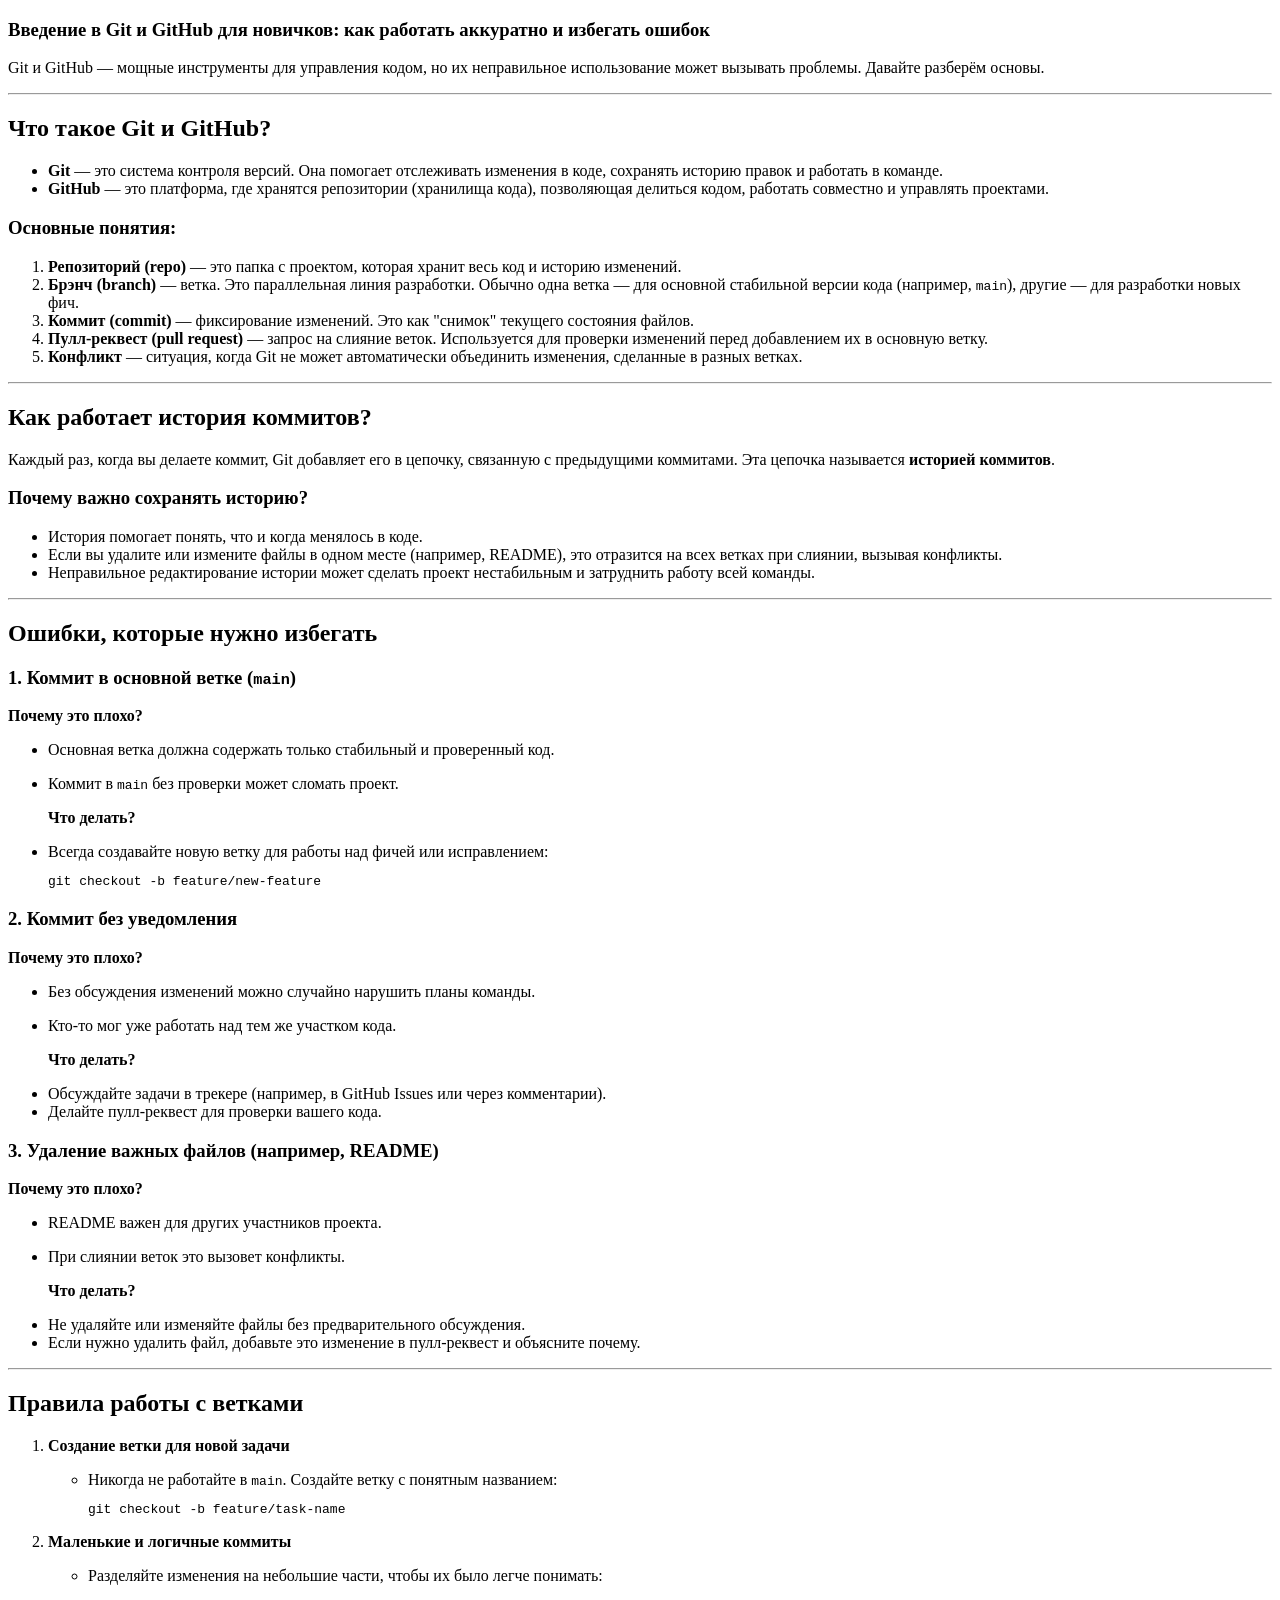
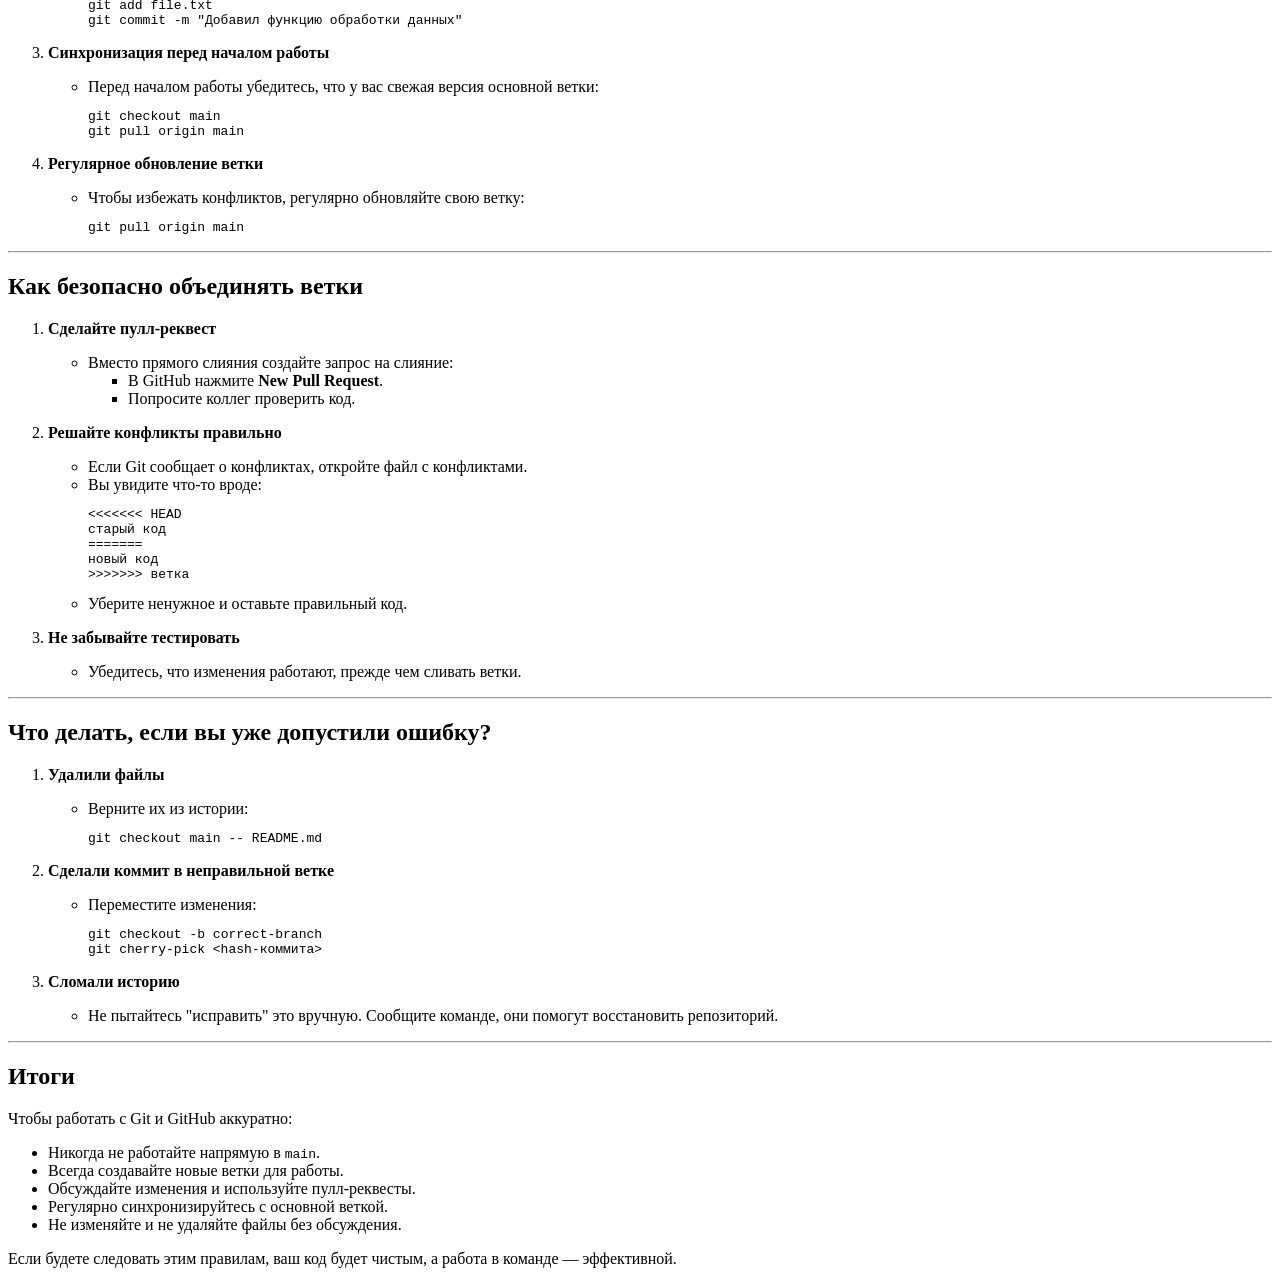
==== index.html @ 0481e859 "Add files via upload" ====
<!DOCTYPE HTML>
<html>
<head>
<meta charset="UTF-8">
</head>
<body>
<h3 id="-git-github-">Введение в Git и GitHub для новичков: как работать аккуратно и избегать ошибок</h3>
<p>Git и GitHub — мощные инструменты для управления кодом, но их неправильное использование может вызывать проблемы. Давайте разберём основы.</p>
<hr>
<h2 id="-git-github-"><strong>Что такое Git и GitHub?</strong></h2>
<ul>
<li><strong>Git</strong> — это система контроля версий. Она помогает отслеживать изменения в коде, сохранять историю правок и работать в команде.</li>
<li><strong>GitHub</strong> — это платформа, где хранятся репозитории (хранилища кода), позволяющая делиться кодом, работать совместно и управлять проектами.</li>
</ul>
<h3 id="-">Основные понятия:</h3>
<ol>
<li><strong>Репозиторий (repo)</strong> — это папка с проектом, которая хранит весь код и историю изменений.</li>
<li><strong>Брэнч (branch)</strong> — ветка. Это параллельная линия разработки. Обычно одна ветка — для основной стабильной версии кода (например, <code>main</code>), другие — для разработки новых фич.</li>
<li><strong>Коммит (commit)</strong> — фиксирование изменений. Это как &quot;снимок&quot; текущего состояния файлов.</li>
<li><strong>Пулл-реквест (pull request)</strong> — запрос на слияние веток. Используется для проверки изменений перед добавлением их в основную ветку.</li>
<li><strong>Конфликт</strong> — ситуация, когда Git не может автоматически объединить изменения, сделанные в разных ветках.</li>
</ol>
<hr>
<h2 id="-"><strong>Как работает история коммитов?</strong></h2>
<p>Каждый раз, когда вы делаете коммит, Git добавляет его в цепочку, связанную с предыдущими коммитами. Эта цепочка называется <strong>историей коммитов</strong>.</p>
<h3 id="-">Почему важно сохранять историю?</h3>
<ul>
<li>История помогает понять, что и когда менялось в коде.</li>
<li>Если вы удалите или измените файлы в одном месте (например, README), это отразится на всех ветках при слиянии, вызывая конфликты.</li>
<li>Неправильное редактирование истории может сделать проект нестабильным и затруднить работу всей команды.</li>
</ul>
<hr>
<h2 id="-"><strong>Ошибки, которые нужно избегать</strong></h2>
<h3 id="1-main-">1. <strong>Коммит в основной ветке (<code>main</code>)</strong></h3>
<p>   <strong>Почему это плохо?</strong></p>
<ul>
<li>Основная ветка должна содержать только стабильный и проверенный код.</li>
<li><p>Коммит в <code>main</code> без проверки может сломать проект.</p>
<p><strong>Что делать?</strong></p>
</li>
<li>Всегда создавайте новую ветку для работы над фичей или исправлением:<pre><code class="lang-bash">git checkout -b <span class="hljs-built_in">feature</span>/<span class="hljs-built_in">new</span>-<span class="hljs-built_in">feature</span>
</code></pre>
</li>
</ul>
<h3 id="2-">2. <strong>Коммит без уведомления</strong></h3>
<p>   <strong>Почему это плохо?</strong></p>
<ul>
<li>Без обсуждения изменений можно случайно нарушить планы команды.</li>
<li><p>Кто-то мог уже работать над тем же участком кода.</p>
<p><strong>Что делать?</strong></p>
</li>
<li>Обсуждайте задачи в трекере (например, в GitHub Issues или через комментарии).</li>
<li>Делайте пулл-реквест для проверки вашего кода.</li>
</ul>
<h3 id="3-readme-">3. <strong>Удаление важных файлов (например, README)</strong></h3>
<p>   <strong>Почему это плохо?</strong></p>
<ul>
<li>README важен для других участников проекта.</li>
<li><p>При слиянии веток это вызовет конфликты.</p>
<p><strong>Что делать?</strong></p>
</li>
<li>Не удаляйте или изменяйте файлы без предварительного обсуждения.</li>
<li>Если нужно удалить файл, добавьте это изменение в пулл-реквест и объясните почему.</li>
</ul>
<hr>
<h2 id="-"><strong>Правила работы с ветками</strong></h2>
<ol>
<li><p><strong>Создание ветки для новой задачи</strong></p>
<ul>
<li>Никогда не работайте в <code>main</code>. Создайте ветку с понятным названием:<pre><code class="lang-bash">git checkout -<span class="hljs-selector-tag">b</span> feature/task-name
</code></pre>
</li>
</ul>
</li>
<li><p><strong>Маленькие и логичные коммиты</strong></p>
<ul>
<li>Разделяйте изменения на небольшие части, чтобы их было легче понимать:<pre><code class="lang-bash">git <span class="hljs-keyword">add</span><span class="bash"> file.txt
</span>git commit -m <span class="hljs-string">"Добавил функцию обработки данных"</span>
</code></pre>
</li>
</ul>
</li>
<li><p><strong>Синхронизация перед началом работы</strong></p>
<ul>
<li>Перед началом работы убедитесь, что у вас свежая версия основной ветки:<pre><code class="lang-bash"><span class="hljs-attribute">git checkout main
git pull origin main</span>
</code></pre>
</li>
</ul>
</li>
<li><p><strong>Регулярное обновление ветки</strong></p>
<ul>
<li>Чтобы избежать конфликтов, регулярно обновляйте свою ветку:<pre><code class="lang-bash"><span class="hljs-attribute">git pull origin main</span>
</code></pre>
</li>
</ul>
</li>
</ol>
<hr>
<h2 id="-"><strong>Как безопасно объединять ветки</strong></h2>
<ol>
<li><p><strong>Сделайте пулл-реквест</strong></p>
<ul>
<li>Вместо прямого слияния создайте запрос на слияние:<ul>
<li>В GitHub нажмите <strong>New Pull Request</strong>.</li>
<li>Попросите коллег проверить код.</li>
</ul>
</li>
</ul>
</li>
<li><p><strong>Решайте конфликты правильно</strong></p>
<ul>
<li>Если Git сообщает о конфликтах, откройте файл с конфликтами.</li>
<li>Вы увидите что-то вроде:<pre><code>&lt;&lt;&lt;&lt;&lt;&lt;&lt; HEAD
<span class="hljs-section">старый код
=======</span>
новый код
&gt;&gt;&gt;&gt;&gt;&gt;&gt; ветка
</code></pre></li>
<li>Уберите ненужное и оставьте правильный код.</li>
</ul>
</li>
<li><p><strong>Не забывайте тестировать</strong></p>
<ul>
<li>Убедитесь, что изменения работают, прежде чем сливать ветки.</li>
</ul>
</li>
</ol>
<hr>
<h2 id="-"><strong>Что делать, если вы уже допустили ошибку?</strong></h2>
<ol>
<li><p><strong>Удалили файлы</strong></p>
<ul>
<li>Верните их из истории:<pre><code class="lang-bash">git checkout main <span class="hljs-comment">-- README.md</span>
</code></pre>
</li>
</ul>
</li>
<li><p><strong>Сделали коммит в неправильной ветке</strong></p>
<ul>
<li>Переместите изменения:<pre><code class="lang-bash"><span class="hljs-symbol">git</span> checkout -<span class="hljs-keyword">b </span>correct-<span class="hljs-keyword">branch
</span><span class="hljs-symbol">git</span> cherry-pick &lt;hash-коммита&gt;
</code></pre>
</li>
</ul>
</li>
<li><p><strong>Сломали историю</strong></p>
<ul>
<li>Не пытайтесь &quot;исправить&quot; это вручную. Сообщите команде, они помогут восстановить репозиторий.</li>
</ul>
</li>
</ol>
<hr>
<h2 id="-"><strong>Итоги</strong></h2>
<p>Чтобы работать с Git и GitHub аккуратно:</p>
<ul>
<li>Никогда не работайте напрямую в <code>main</code>.</li>
<li>Всегда создавайте новые ветки для работы.</li>
<li>Обсуждайте изменения и используйте пулл-реквесты.</li>
<li>Регулярно синхронизируйтесь с основной веткой.</li>
<li>Не изменяйте и не удаляйте файлы без обсуждения.</li>
</ul>
<p>Если будете следовать этим правилам, ваш код будет чистым, а работа в команде — эффективной.</p>
</body>
</html>
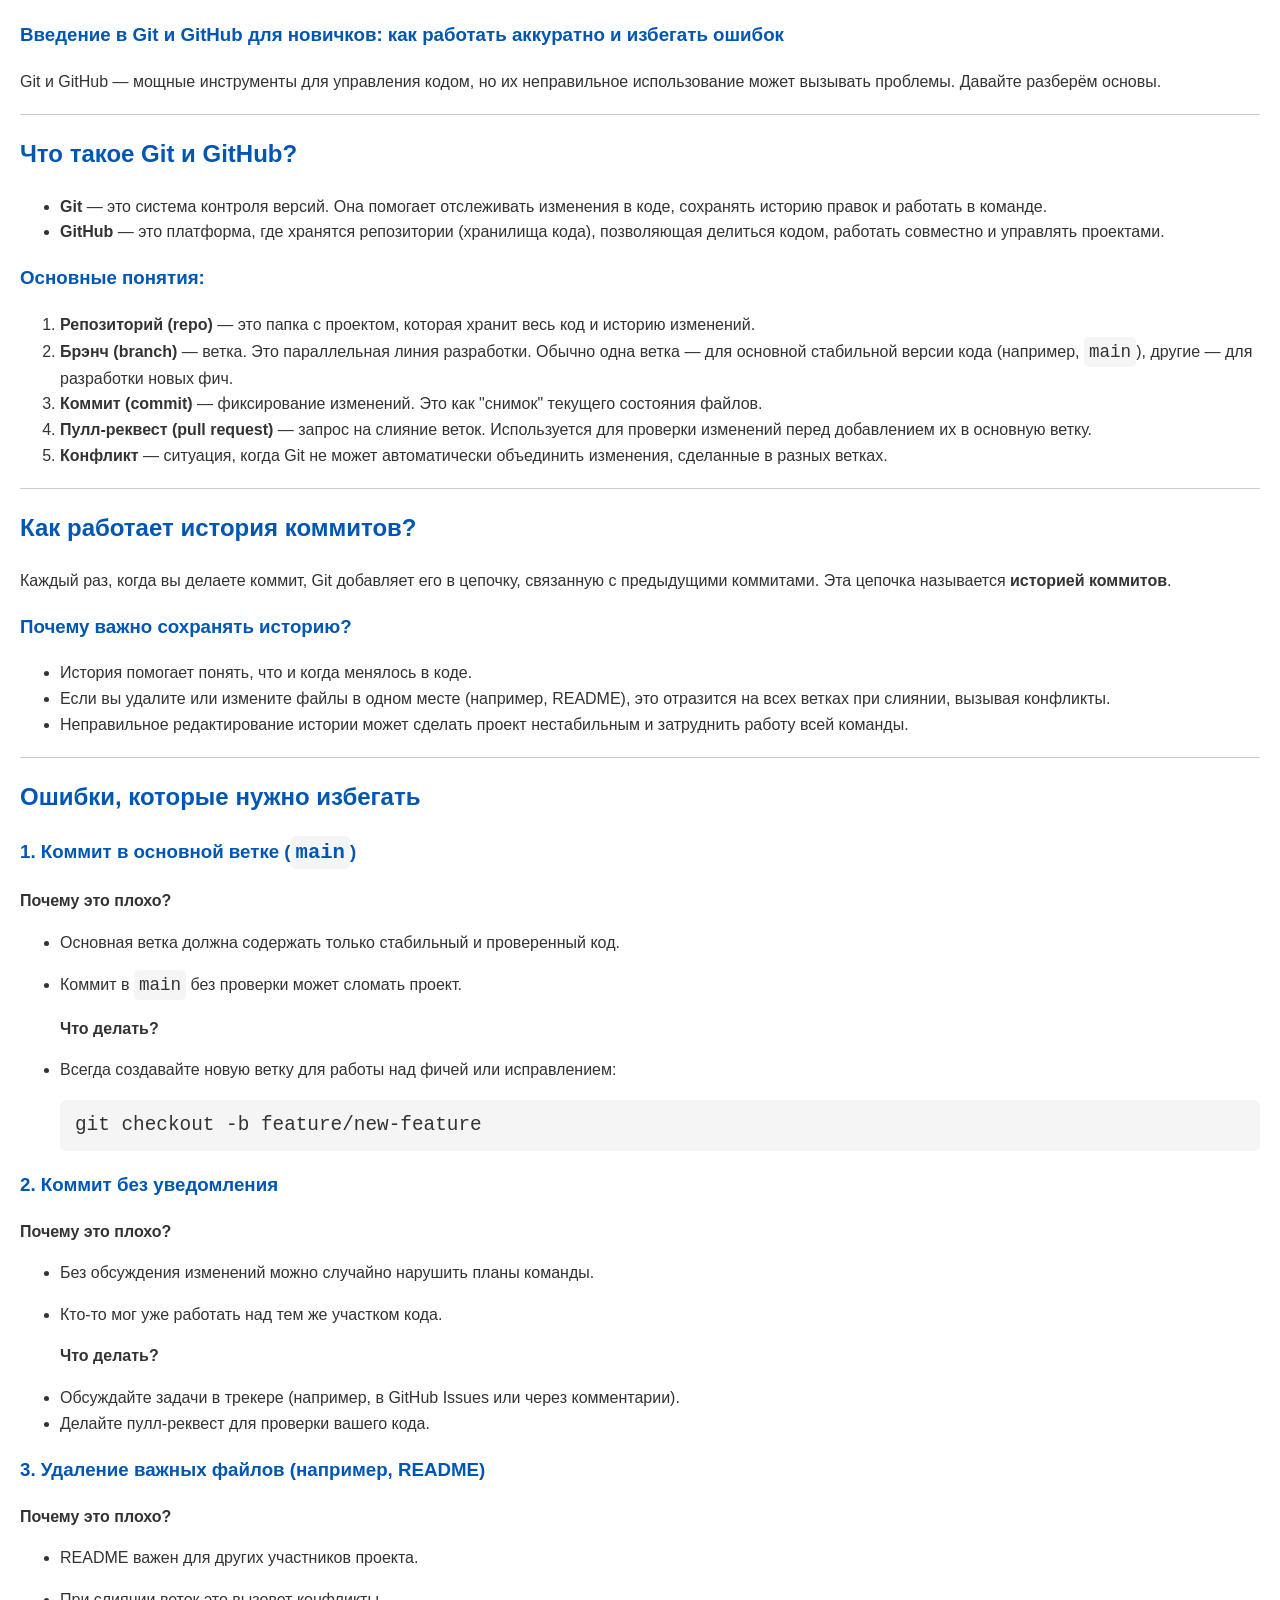
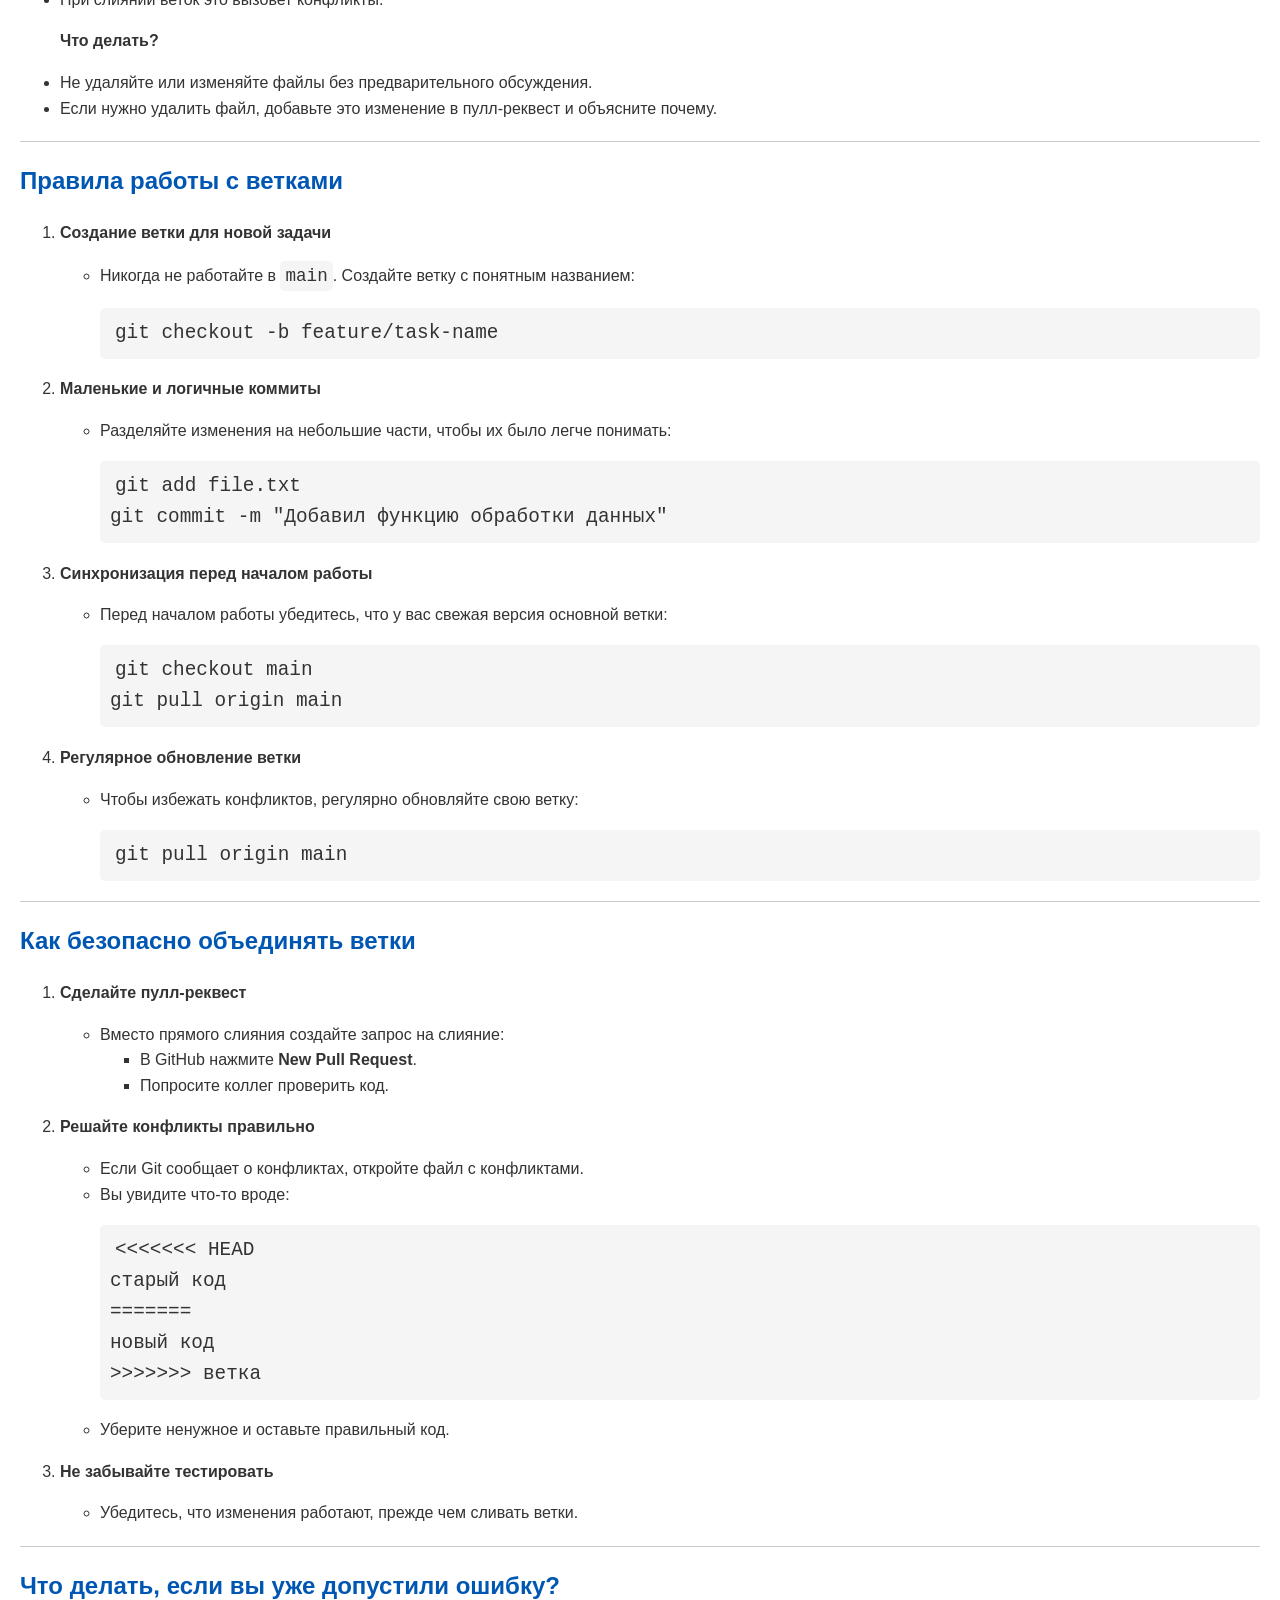
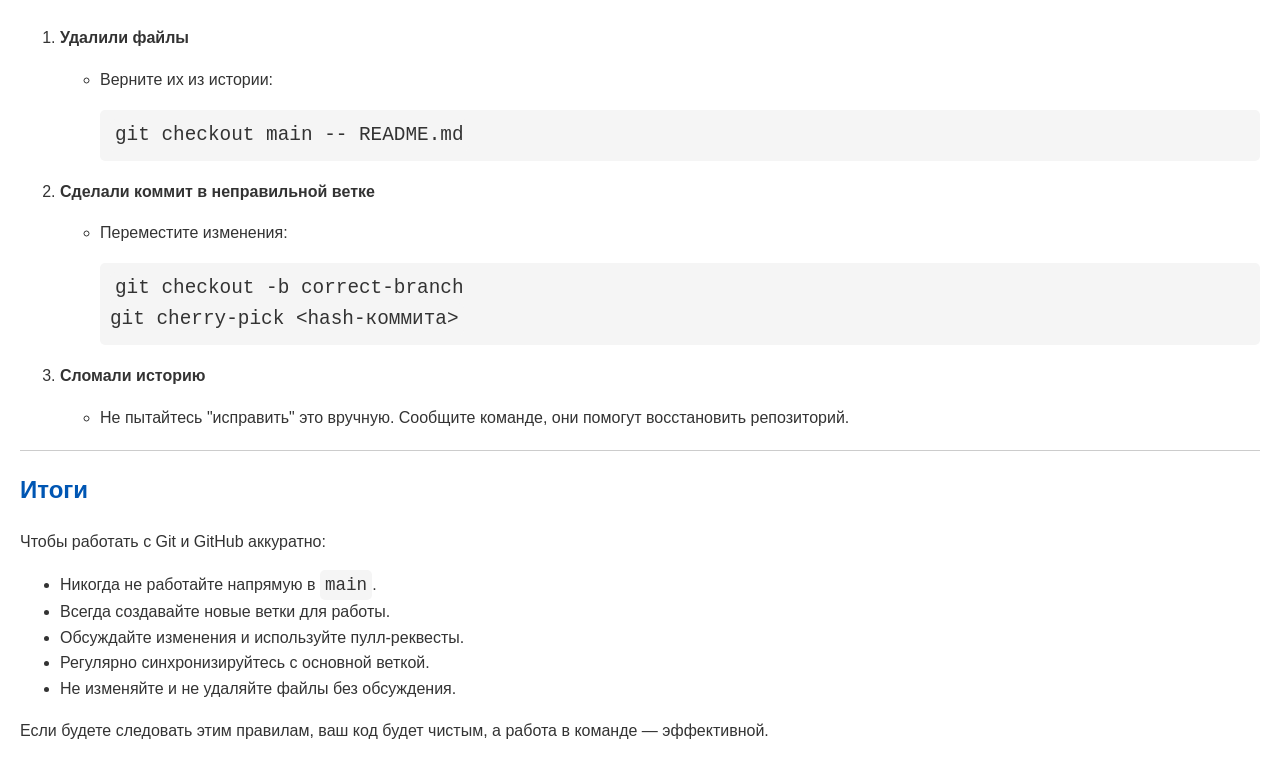
==== commit ad9561e1: "Changed some stuff" ====
--- a/index.html
+++ b/index.html
@@ -1,12 +1,59 @@
 <!DOCTYPE HTML>
-<html>
+<html lang="ru">
 <head>
-<meta charset="UTF-8">
+    <meta charset="UTF-8">
+    <meta name="viewport" content="width=device-width, initial-scale=1.0">
+    <meta name="title" content="Введение в Git и GitHub">
+    <meta name="description" content="Введение в Git и GitHub для новичков: основы, советы и правила, чтобы работать аккуратно и избегать ошибок.">
+    <meta name="image" content="https://example.com/path-to-image.jpg"> <!-- Replace with a valid image URL -->
+    <meta name="url" content="https://example.com/path-to-page.html"> <!-- Replace with your URL -->
+    <meta name="og:type" content="website">
+    <meta name="og:title" content="Введение в Git и GitHub">
+    <meta name="og:description" content="Основы работы с Git и GitHub для новичков, советы по веткам, коммитам и конфликтах.">
+    <meta name="og:image" content="https://example.com/path-to-image.jpg"> <!-- Replace with a valid image URL -->
+    <meta name="og:url" content="https://example.com/path-to-page.html"> <!-- Replace with your URL -->
+    <meta name="twitter:card" content="summary_large_image">
+    <meta name="twitter:title" content="Введение в Git и GitHub">
+    <meta name="twitter:description" content="Git и GitHub: основы, советы, правила работы с кодом.">
+    <meta name="twitter:image" content="https://example.com/path-to-image.jpg"> <!-- Replace with a valid image URL -->
+    <style>
+        body {
+            font-family: Calibri, Arial, sans-serif;
+            line-height: 1.6;
+            margin: 20px;
+            color: #333;
+        }
+
+        h2, h3 {
+            color: #0056b3;
+        }
+
+        code, pre {
+            font-family: Consolas, "Courier New", monospace;
+            font-size: 1.1em; /* Increased font size */
+            background-color: #f5f5f5;
+            padding: 5px;
+            border-radius: 5px;
+        }
+
+        pre {
+            overflow-x: auto;
+            padding: 10px;
+        }
+
+        hr {
+            border: 0;
+            height: 1px;
+            background: #ccc;
+            margin: 20px 0;
+        }
+    </style>
+    <title>Введение в Git и GitHub</title>
 </head>
 <body>
-<h3 id="-git-github-">Введение в Git и GitHub для новичков: как работать аккуратно и избегать ошибок</h3>
-<p>Git и GitHub — мощные инструменты для управления кодом, но их неправильное использование может вызывать проблемы. Давайте разберём основы.</p>
-<hr>
+    <h3 id="-git-github-">Введение в Git и GitHub для новичков: как работать аккуратно и избегать ошибок</h3>
+    <p>Git и GitHub — мощные инструменты для управления кодом, но их неправильное использование может вызывать проблемы. Давайте разберём основы.</p>
+    <hr>
 <h2 id="-git-github-"><strong>Что такое Git и GitHub?</strong></h2>
 <ul>
 <li><strong>Git</strong> — это система контроля версий. Она помогает отслеживать изменения в коде, сохранять историю правок и работать в команде.</li>
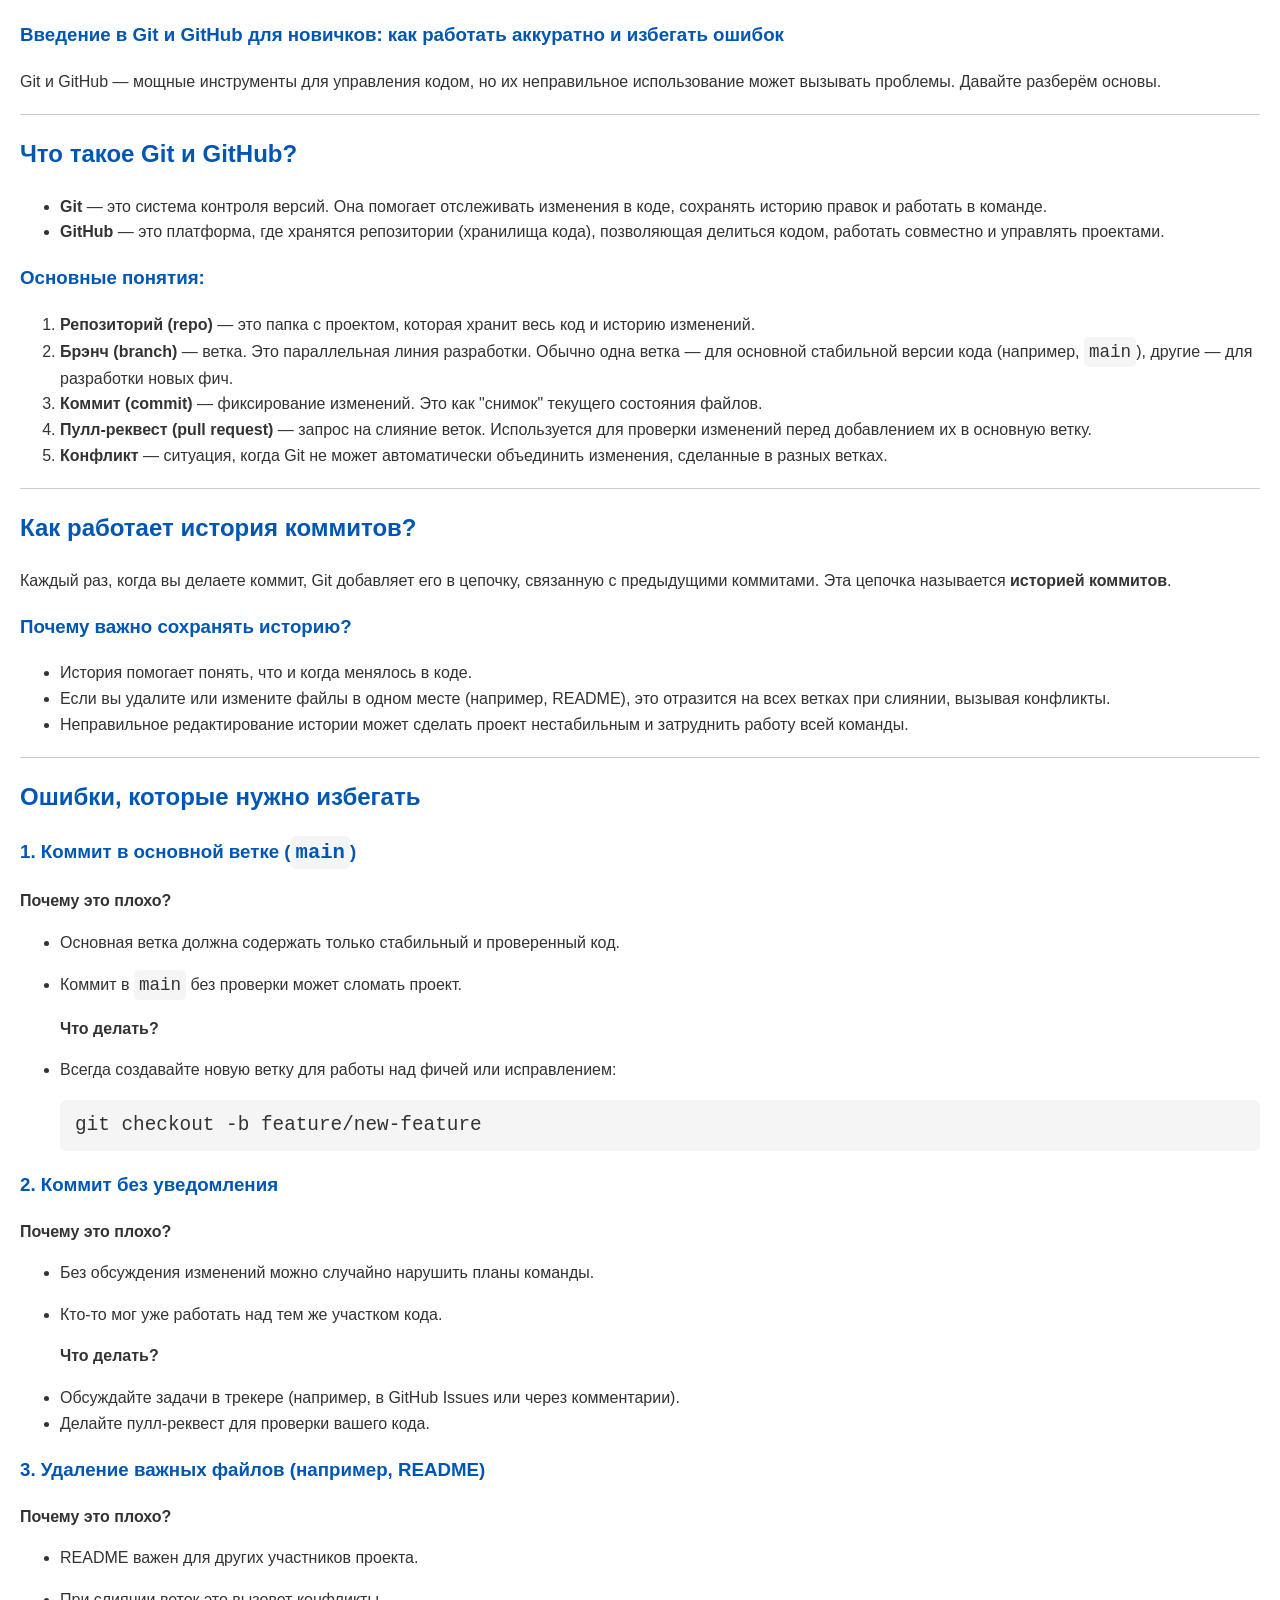
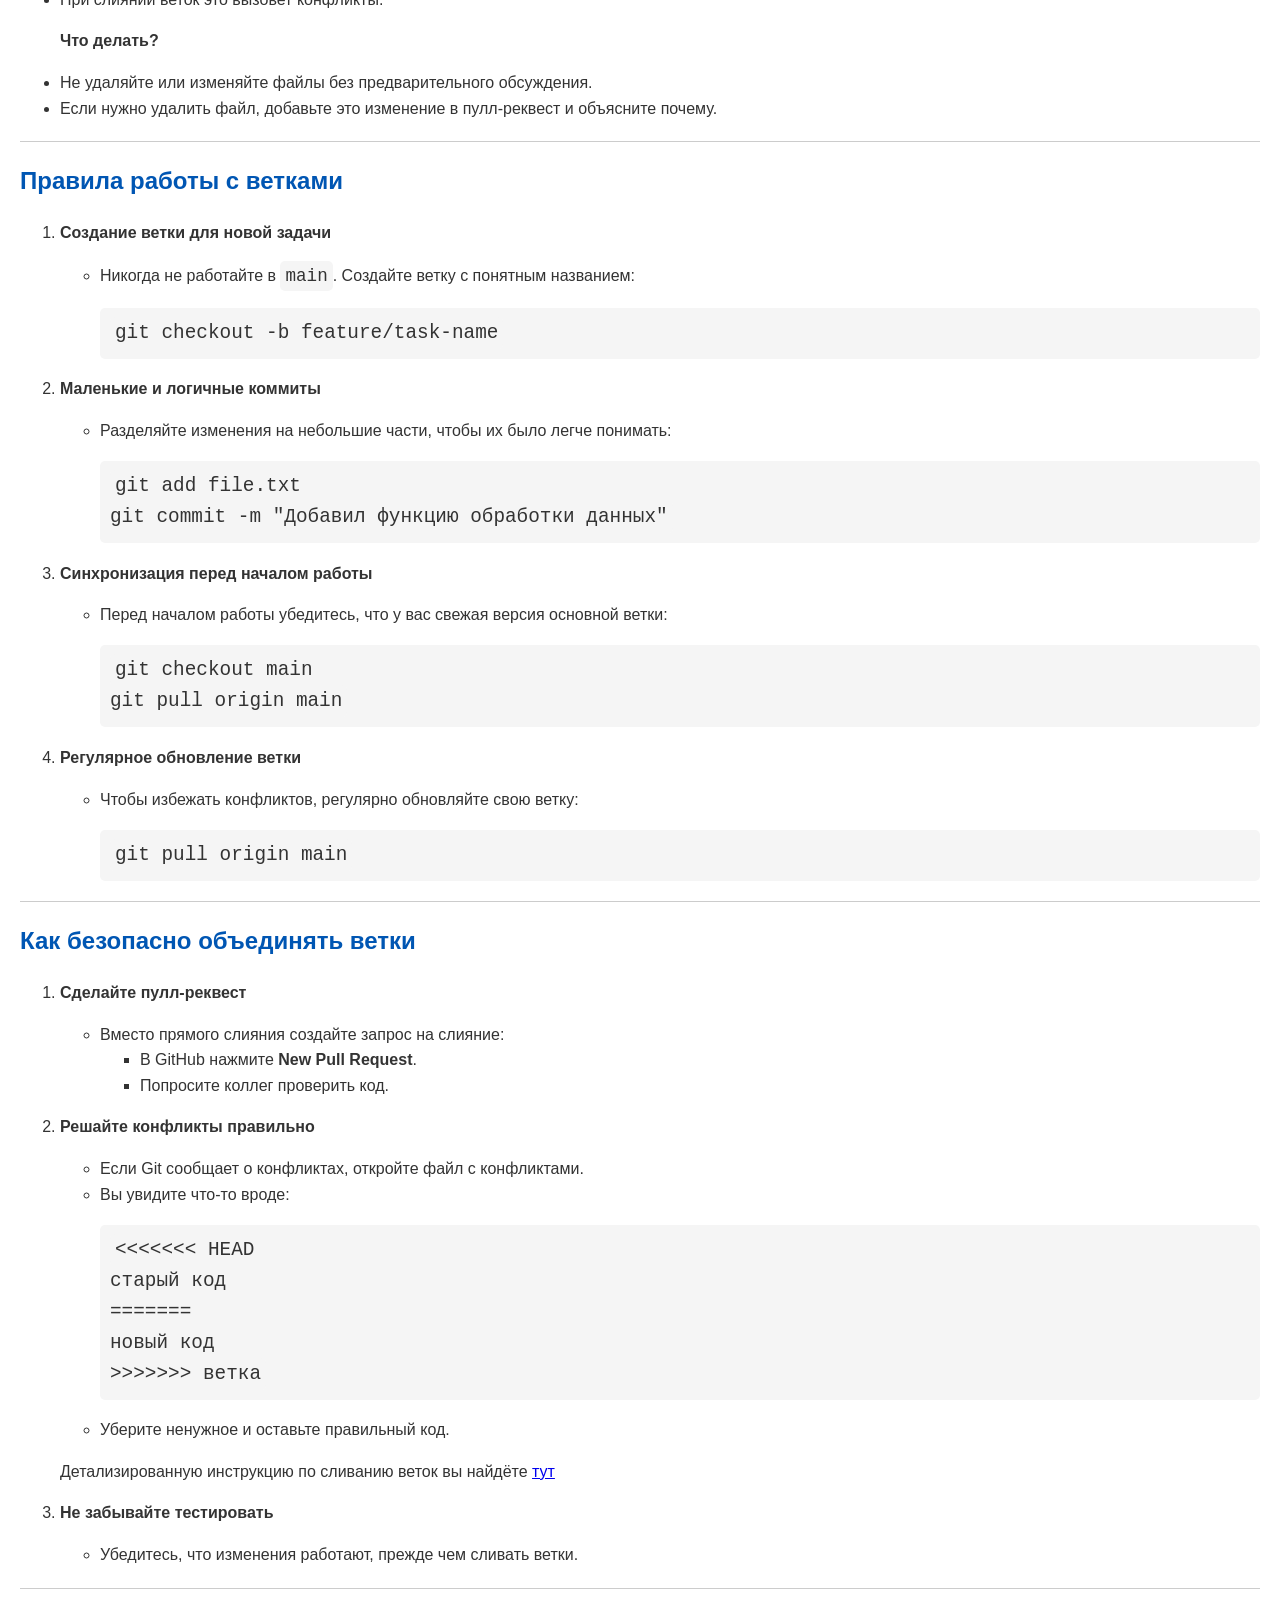
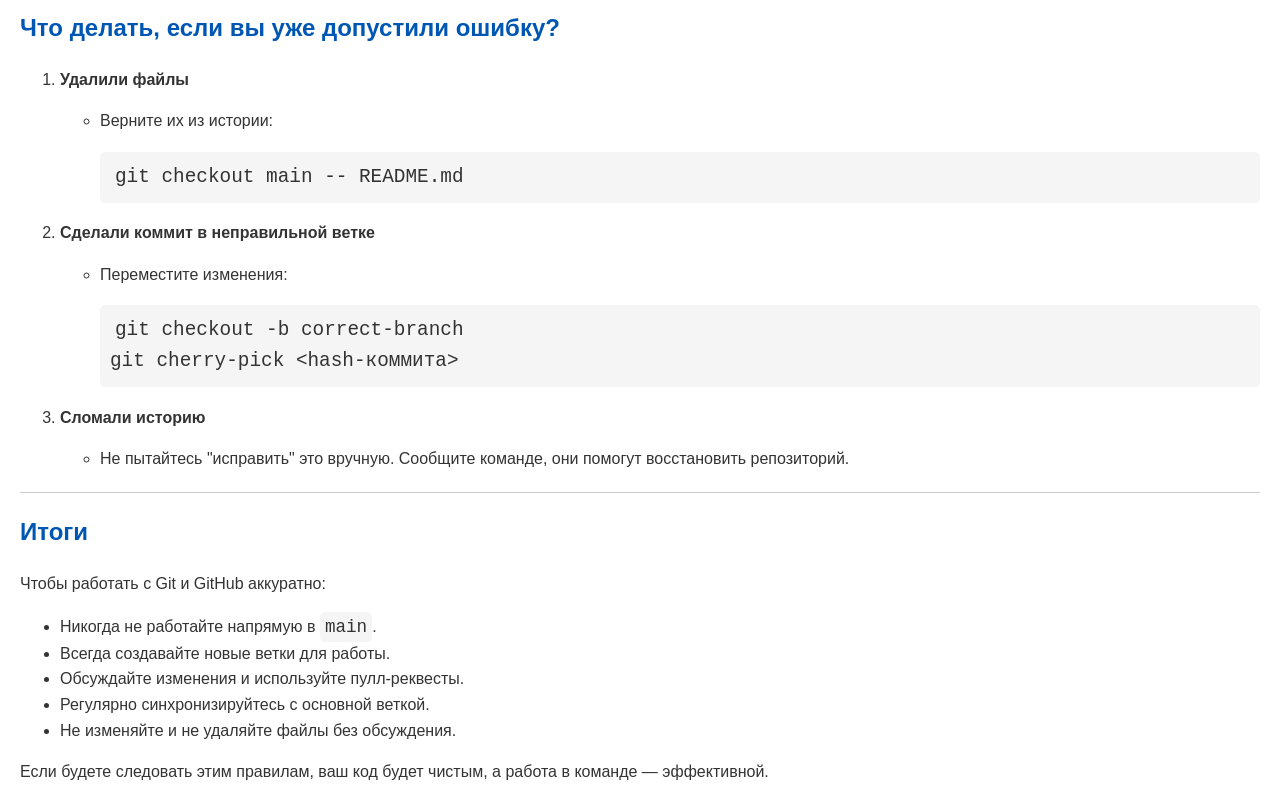
==== commit 7c005e86: "added links" ====
--- a/index.html
+++ b/index.html
@@ -5,17 +5,12 @@
     <meta name="viewport" content="width=device-width, initial-scale=1.0">
     <meta name="title" content="Введение в Git и GitHub">
     <meta name="description" content="Введение в Git и GitHub для новичков: основы, советы и правила, чтобы работать аккуратно и избегать ошибок.">
-    <meta name="image" content="https://example.com/path-to-image.jpg"> <!-- Replace with a valid image URL -->
-    <meta name="url" content="https://example.com/path-to-page.html"> <!-- Replace with your URL -->
     <meta name="og:type" content="website">
     <meta name="og:title" content="Введение в Git и GitHub">
     <meta name="og:description" content="Основы работы с Git и GitHub для новичков, советы по веткам, коммитам и конфликтах.">
-    <meta name="og:image" content="https://example.com/path-to-image.jpg"> <!-- Replace with a valid image URL -->
-    <meta name="og:url" content="https://example.com/path-to-page.html"> <!-- Replace with your URL -->
     <meta name="twitter:card" content="summary_large_image">
     <meta name="twitter:title" content="Введение в Git и GitHub">
     <meta name="twitter:description" content="Git и GitHub: основы, советы, правила работы с кодом.">
-    <meta name="twitter:image" content="https://example.com/path-to-image.jpg"> <!-- Replace with a valid image URL -->
     <style>
         body {
             font-family: Calibri, Arial, sans-serif;
@@ -167,6 +162,7 @@
 <li>Уберите ненужное и оставьте правильный код.</li>
 </ul>
 </li>
+<p>Детализированную инструкцию по сливанию веток вы найдёте <a href="merge_conflict.html">тут</a></p>
 <li><p><strong>Не забывайте тестировать</strong></p>
 <ul>
 <li>Убедитесь, что изменения работают, прежде чем сливать ветки.</li>
